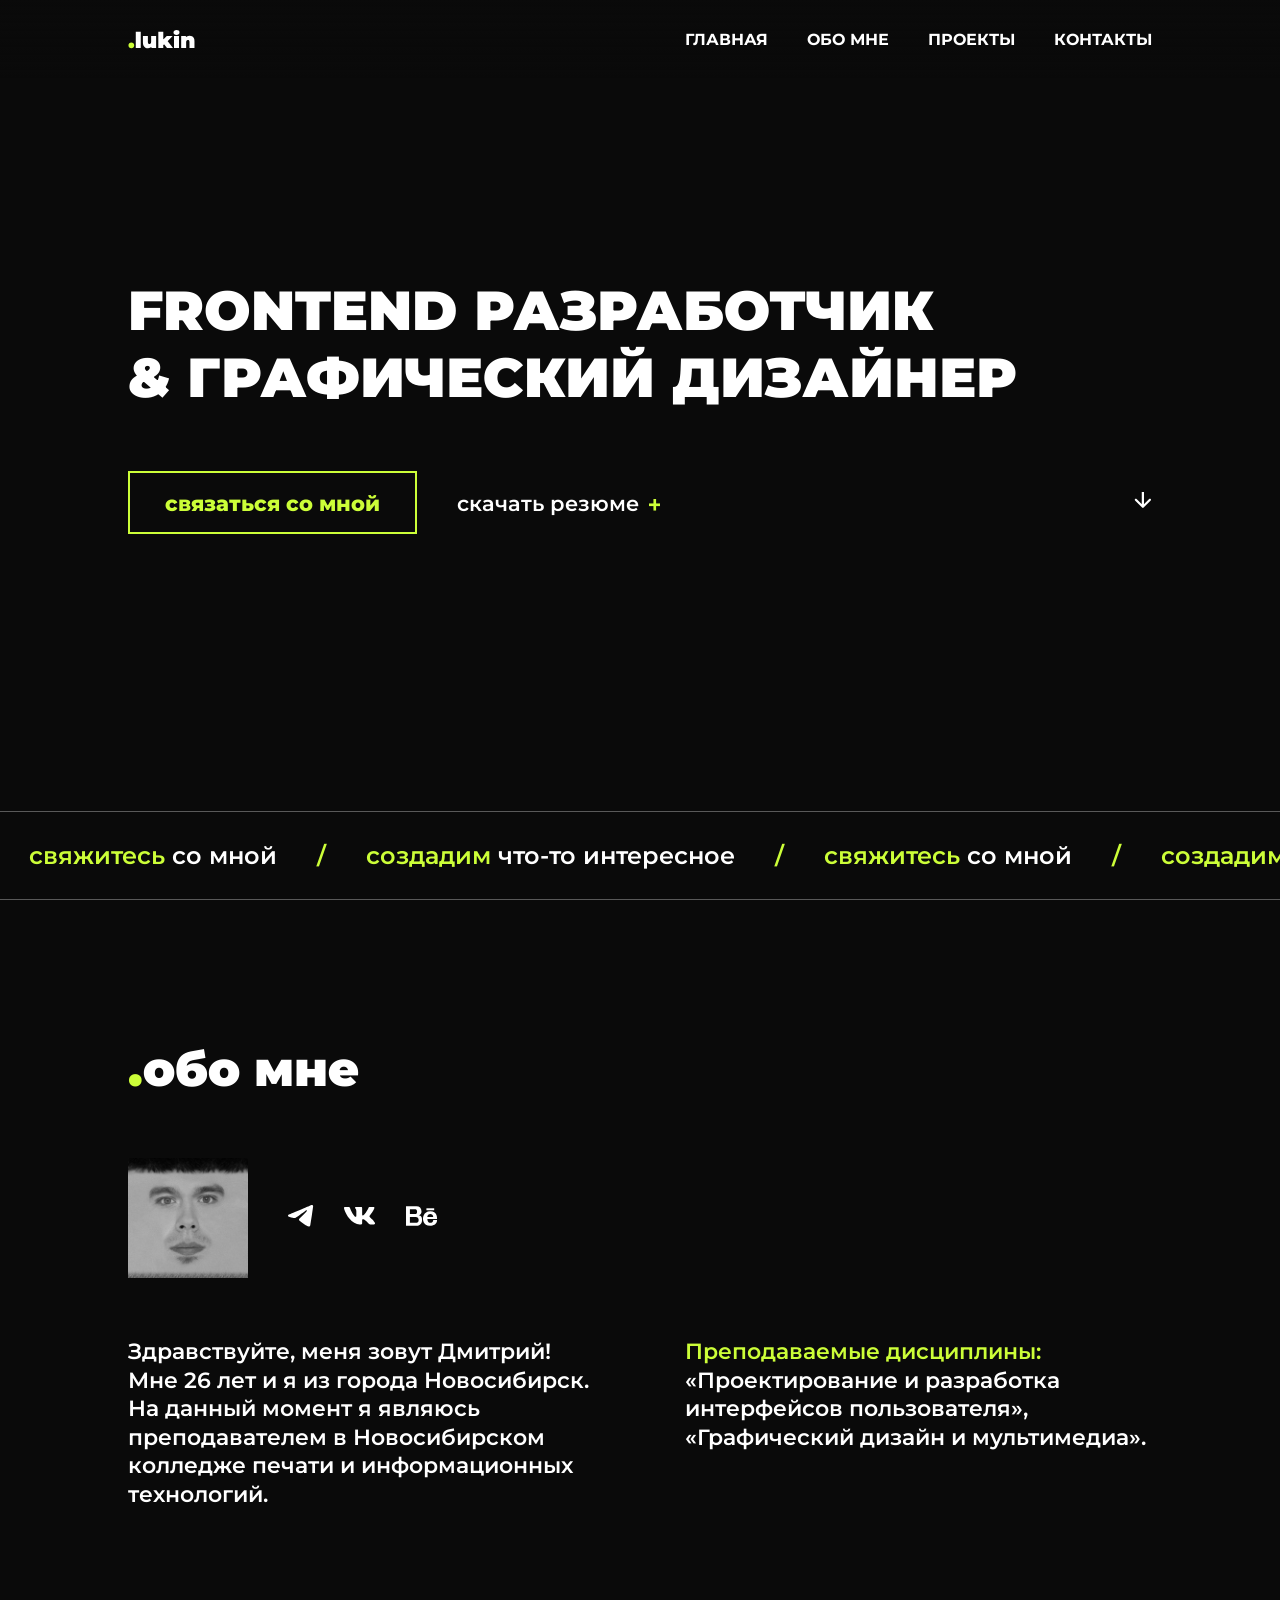
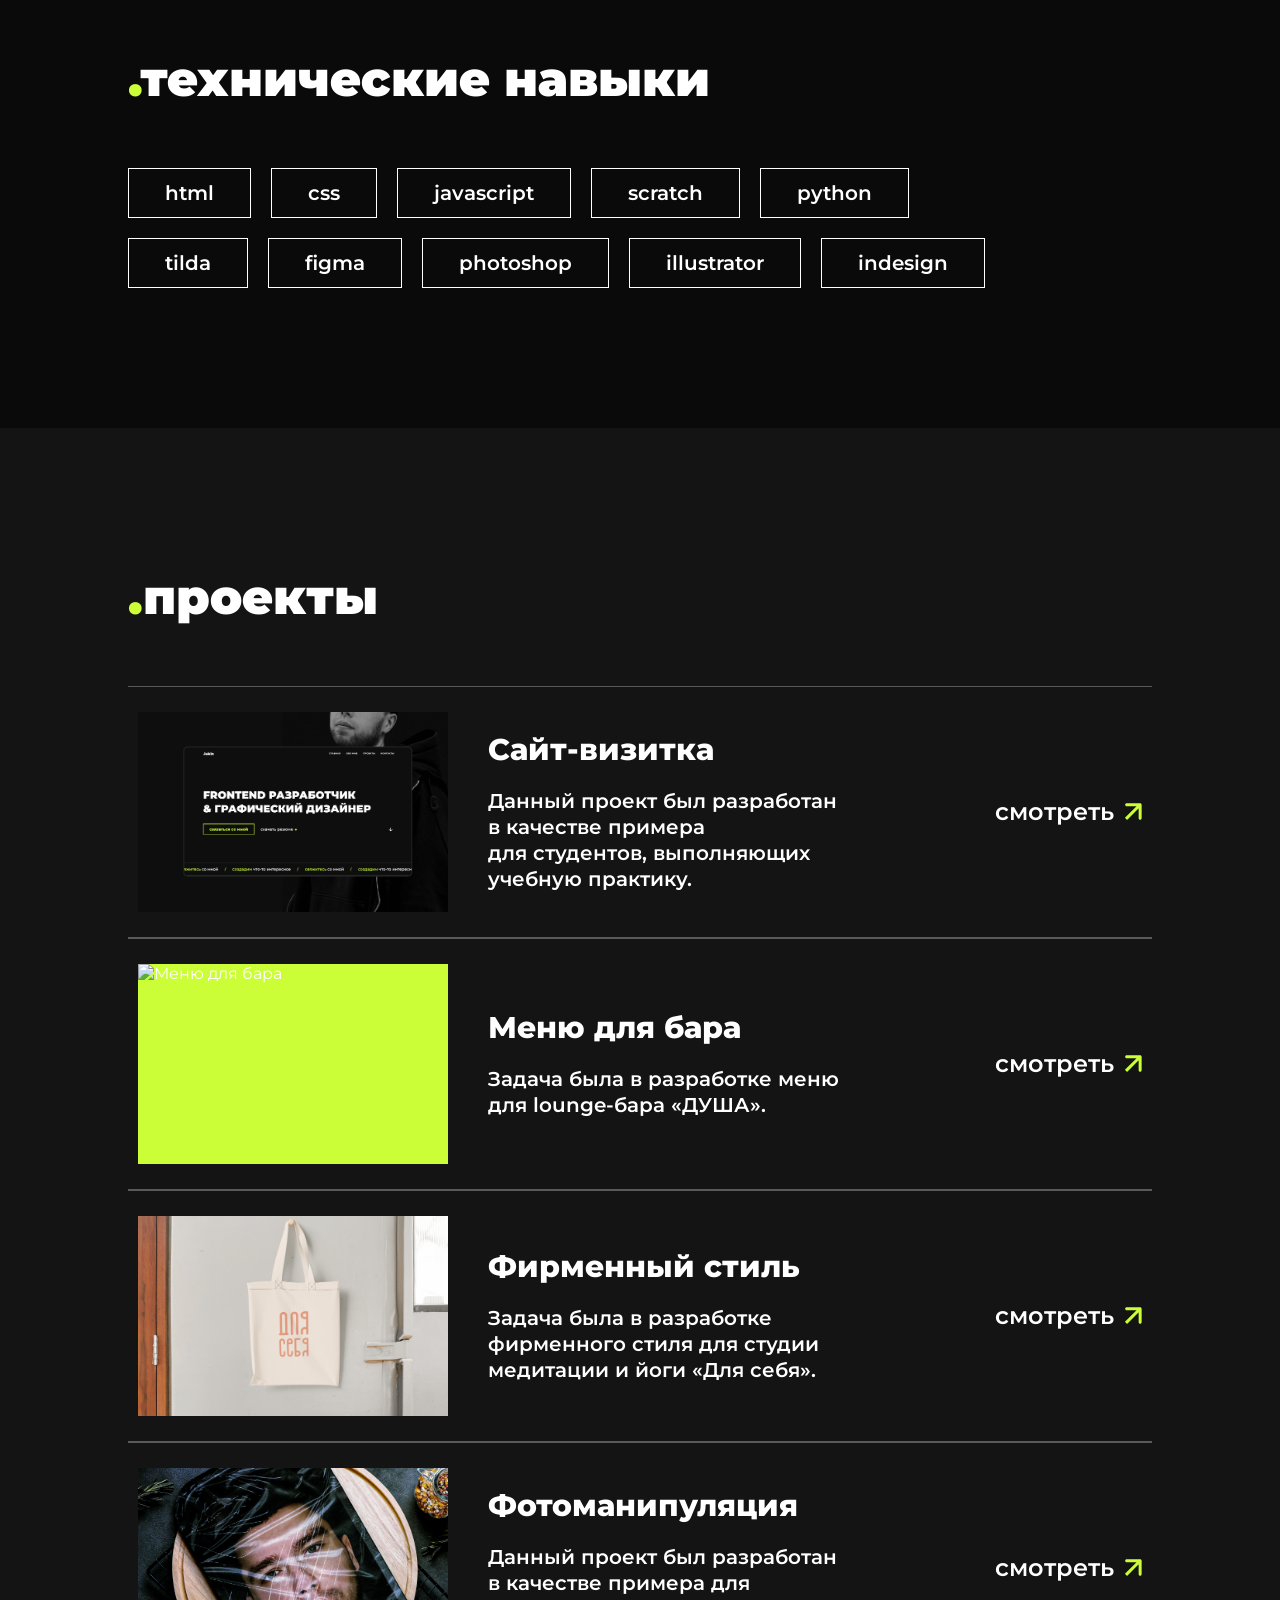
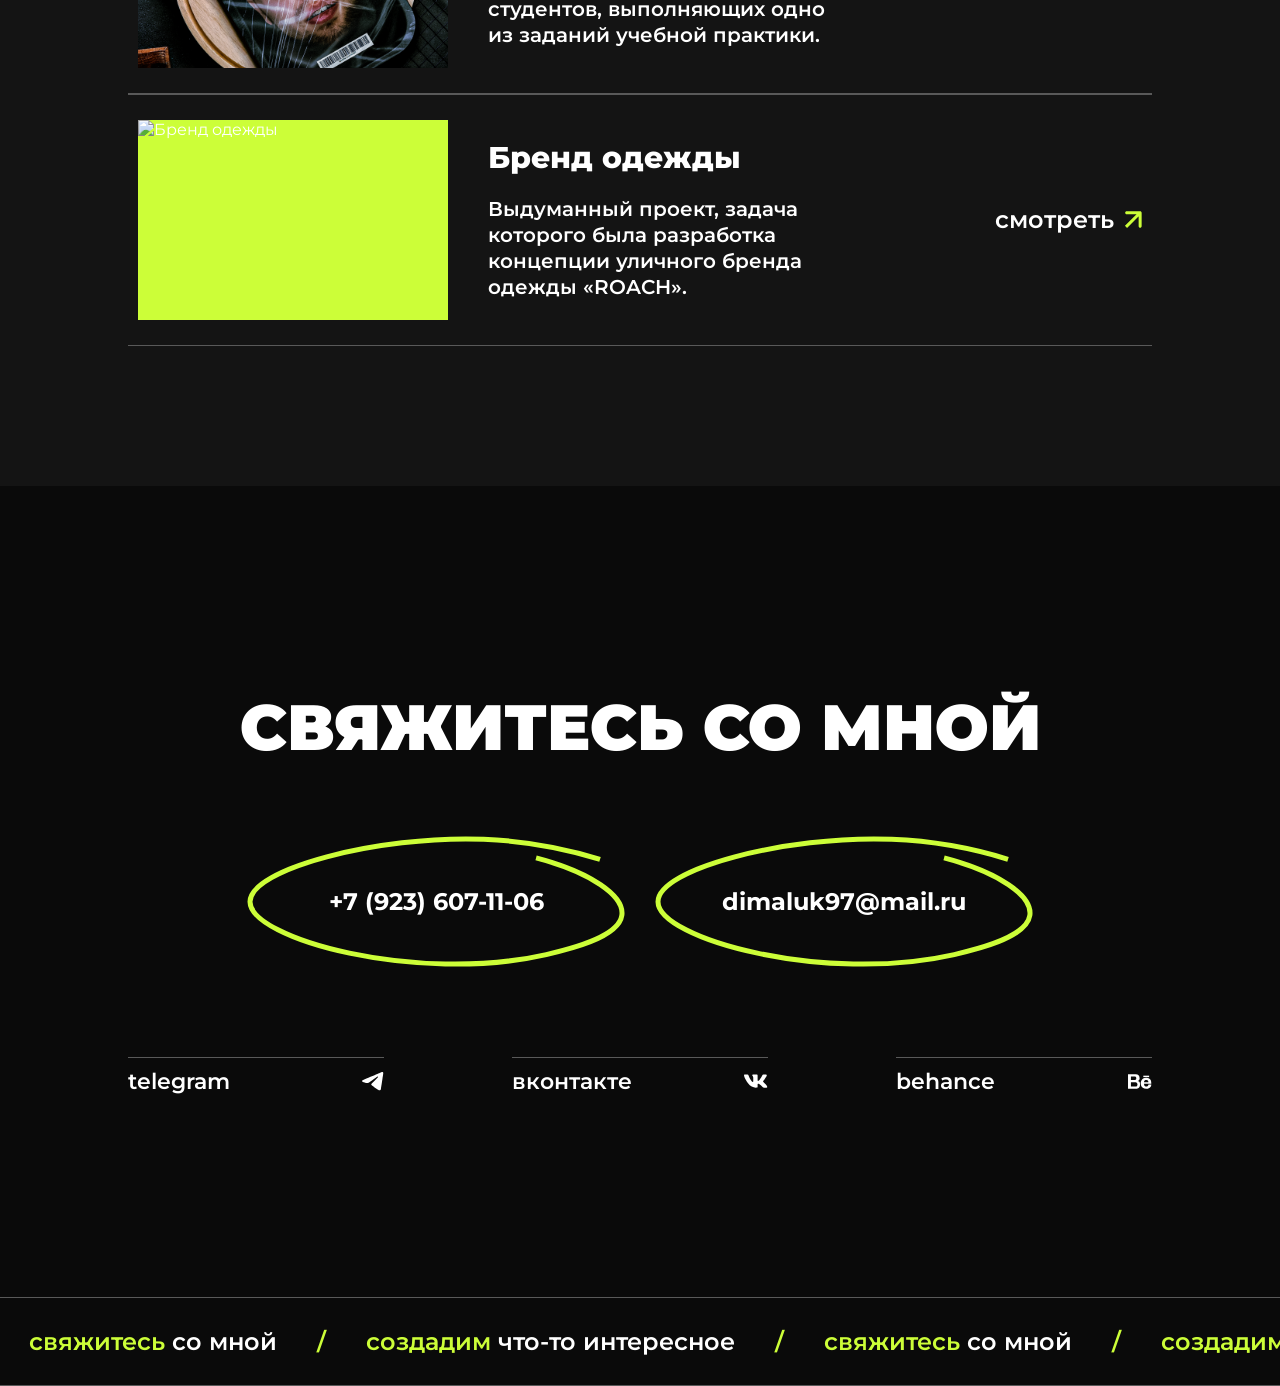
==== index.html @ 65691c20 "first commit" ====
<!DOCTYPE html>
<html lang="en" dir="ltr">
  <head>
    <meta charset="utf-8">
    <meta name="viewport" content="width=device-width, initial-scale=1">
    <title>Лукин | Портфолио</title>
    <link rel="icon" href="./img/icon/logo.svg">

    <link rel="preconnect" href="https://fonts.googleapis.com">
    <link rel="preconnect" href="https://fonts.gstatic.com" crossorigin>
    <link href="https://fonts.googleapis.com/css2?family=Montserrat:wght@500;600;700;800;900&display=swap" rel="stylesheet">
    <link rel="stylesheet" href="./css/style.css">

    <script src="https://cdn.jsdelivr.net/npm/baffle@0.3.6/dist/baffle.min.js"></script>
    <script src="https://ajax.googleapis.com/ajax/libs/jquery/3.7.0/jquery.min.js"></script>
  </head>
  <body>
    <header>
      <div class="logo">
        <a href="#"><img src="./img/logo.svg" alt="Лукин" loading="lazy"></a>
      </div>
      <div class="navbar_burger">
        <span></span>
        <span></span>
        <span></span>
      </div>
      <ul class="navbar">
        <a class="nav__link" href="#"><li>Главная</li></a>
        <a class="nav__link" href="#about_me"><li>Обо мне</li></a>
        <a class="nav__link" href="#works"><li>Проекты</li></a>
        <a class="nav__link" href="#contact"><li>Контакты</li></a>
      </ul>
    </header>

    <section class="main_page">
      <div class="empty"></div>
      <section class="main_text">
        <div class="main_text__home">
          <p class="main_text__home--js">frontend разработчик &&nbsp;графический дизайнер</p>
        </div>
        <div class="main_text__contact">
          <a href="mailto:dimaluk97@mail.ru">
            <div class="button">
              <div class="button-container">
                <span class="mask">связаться со мной</span>
                <button type="button" name="hover">связаться со мной</button>
              </div>
            </div>
          </a>
          <div class="resume_container">
            <a class="resume" href="./cv/cv_lukin.pdf" target="_blank">
              <p class="resume__text">скачать резюме</p>
              <div class="resume__download">
                <svg viewBox="0 0 13 13" fill="none" xmlns="http://www.w3.org/2000/svg">
                <path d="M0 6.5H13" stroke="#CCFE38" stroke-width="3"/>
                <path d="M6.5 0L6.5 13" stroke="#CCFE38" stroke-width="3"/>
                </svg>
              </div>
            </a>
          </div>
          <div class="scroll">
            <a class="scroll_arrow" href="#about_me">
              <svg class="scroll_img" viewBox="0 0 24 22" fill="none" xmlns="http://www.w3.org/2000/svg">
              <path d="M10.9393 21.0607C11.5251 21.6464 12.4749 21.6464 13.0607 21.0607L22.6066 11.5147C23.1924 10.9289 23.1924 9.97919 22.6066 9.3934C22.0208 8.80761 21.0711 8.80761 20.4853 9.3934L12 17.8787L3.51472 9.3934C2.92893 8.80761 1.97919 8.80761 1.3934 9.3934C0.807611 9.97919 0.807611 10.9289 1.3934 11.5147L10.9393 21.0607ZM10.5 0V20H13.5V0H10.5Z" fill="white"/>
              </svg>
            </a>
          </div>
        </div>
      </section>
      <div class="marquee">
        <div class="marquee__inner">
          <div class="marquee__part scroll-content">
            <span><font color="#CCFE38">свяжитесь</font> со мной</span>
            <span><font color="#CCFE38">/</font></span>
            <span><font color="#CCFE38">создадим</font> что-то интересное</span>
            <span><font color="#CCFE38">/</font></span>
          </div>
          <div class="marquee__part scroll-content">
            <span><font color="#CCFE38">свяжитесь</font> со мной</span>
            <span><font color="#CCFE38">/</font></span>
            <span><font color="#CCFE38">создадим</font> что-то интересное</span>
            <span><font color="#CCFE38">/</font></span>
          </div>
          <div class="marquee__part scroll-content">
            <span><font color="#CCFE38">свяжитесь</font> со мной</span>
            <span><font color="#CCFE38">/</font></span>
            <span><font color="#CCFE38">создадим</font> что-то интересное</span>
            <span><font color="#CCFE38">/</font></span>
          </div>
          <div class="marquee__part scroll-content">
            <span><font color="#CCFE38">свяжитесь</font> со мной</span>
            <span><font color="#CCFE38">/</font></span>
            <span><font color="#CCFE38">создадим</font> что-то интересное</span>
            <span><font color="#CCFE38">/</font></span>
          </div>
          <div class="marquee__part scroll-content">
            <span><font color="#CCFE38">свяжитесь</font> со мной</span>
            <span><font color="#CCFE38">/</font></span>
            <span><font color="#CCFE38">создадим</font> что-то интересное</span>
            <span><font color="#CCFE38">/</font></span>
          </div>
          <div class="marquee__part scroll-content">
            <span><font color="#CCFE38">свяжитесь</font> со мной</span>
            <span><font color="#CCFE38">/</font></span>
            <span><font color="#CCFE38">создадим</font> что-то интересное</span>
            <span><font color="#CCFE38">/</font></span>
          </div>
        </div>
      </div>
    </section>

    <main>
      <section id="about_me" class="about_skills">
        <section class="about_me">
          <div class="title">
            <h1><font color="#CCFE38">.</font>обо мне</h1>
          </div>
          <div class="about_content">
            <div class="img-socials">
              <div class="photo_me">
                <img class="photo_me__img" src="./img/me.png" alt="lukin" loading="lazy">
              </div>
              <div class="socials">
                <a class="socials_link" href="https://t.me/dmluk97" target="_blank">
                  <svg width="26" viewbox="0 0 29 25" fill="currentColor" xmlns="http://www.w3.org/2000/svg">
                  <path d="M1.71766 10.4583C1.71766 10.4583 14.1088 5.18672 18.4063 3.33046C20.0537 2.58801 25.6404 0.211985 25.6404 0.211985C25.6404 0.211985 28.219 -0.827437 28.0041 1.69698C27.9324 2.7365 27.3594 6.37463 26.7865 10.3098C25.9269 15.8785 24.9958 21.9669 24.9958 21.9669C24.9958 21.9669 24.8526 23.6747 23.635 23.9716C22.4173 24.2686 20.4118 22.9322 20.0537 22.6351C19.7671 22.4124 14.6818 19.0712 12.8195 17.4377C12.3182 16.9922 11.7452 16.1013 12.8911 15.0618C15.4697 12.6116 18.5495 9.5674 20.4118 7.63694C21.2713 6.7459 22.1308 4.66696 18.5495 7.19137C13.4642 10.8296 8.45043 14.2451 8.45043 14.2451C8.45043 14.2451 7.30439 14.9875 5.15567 14.3192C3.00684 13.6511 0.499958 12.7601 0.499958 12.7601C0.499958 12.7601 -1.21894 11.6463 1.71766 10.4583Z"/>
                  </svg></a>
                <a class="socials_link" href="https://vk.com/dima_lukin" target="_blank">
                  <svg width="32" viewBox="0 0 33 19" fill="currentColor" xmlns="http://www.w3.org/2000/svg">
                    <path fill-rule="evenodd" clip-rule="evenodd" d="M31.2826 1.22604C31.505 0.523463 31.2826 0.00720215 30.2239 0.00720215H26.7231C25.8329 0.00720215 25.4226 0.453175 25.2 0.944954C25.2 0.944954 23.4197 5.055 20.8977 7.72475C20.0818 8.49756 19.7108 8.74344 19.2658 8.74344C19.0433 8.74344 18.7211 8.49755 18.7211 7.79503V1.22605C18.7211 0.382948 18.4628 0.00720215 17.721 0.00720215H12.2197C11.6634 0.00720215 11.3289 0.398504 11.3289 0.769353C11.3289 1.56859 12.5898 1.75291 12.7198 4.00116V8.88402C12.7198 9.95457 12.5157 10.1487 12.0706 10.1487C10.8838 10.1487 7.99694 6.02025 6.28475 1.29627C5.94921 0.378097 5.61266 0.00720215 4.71795 0.00720215H1.21713C0.216903 0.00720215 0.0168457 0.453175 0.0168457 0.944954C0.0168457 1.82319 1.2037 6.17913 5.54303 11.9402C8.4359 15.8745 12.5118 18.0072 16.2206 18.0072C18.4459 18.0072 18.7212 17.5335 18.7212 16.7176V13.744C18.7212 12.7967 18.932 12.6076 19.6367 12.6076C20.1559 12.6076 21.046 12.8535 23.123 14.7504C25.4967 16.9986 25.888 18.0072 27.2232 18.0072H30.724C31.7242 18.0072 32.2243 17.5335 31.9358 16.5987C31.6201 15.6671 30.4868 14.3153 28.983 12.713C28.1671 11.7997 26.9432 10.8161 26.5722 10.3242C26.053 9.69197 26.2014 9.41088 26.5722 8.84888C26.5722 8.84888 30.8375 3.15807 31.2826 1.22604Z"/>
                  </svg>
                </a>
                <a class="socials_link" href="https://www.behance.net/dmitrylukin" target="_blank">
                  <svg width="32" viewBox="0 0 35 22" fill="currentColor" xmlns="http://www.w3.org/2000/svg">
                  <path d="M13.7379 10.2335C13.7379 10.2335 16.954 9.98913 16.954 6.14079C16.954 2.29563 14.7727 0.400143 11.4386 0.400143L0.0168457 0.38208V21.6319H11.7043C11.7043 21.6319 17.548 21.8168 17.548 15.257C17.548 15.257 17.9772 10.2335 13.7379 10.2335ZM4.26681 3.56956H10.1105C10.1105 3.56956 12.1101 3.60249 12.1101 6.19497C12.1101 8.88201 10.1105 8.88201 10.1105 8.88201H4.26681V3.56956ZM10.6418 18.4444H4.26681V12.0695H10.6418C10.6418 12.0695 13.8292 12.1024 13.8292 15.257C13.8292 18.4115 11.1008 18.4444 10.6418 18.4444Z"/>
                  <path d="M26.5794 5.69501C18.5969 5.69501 18.6107 13.6637 18.6107 13.6637C18.6107 13.6637 18.0794 21.6324 26.5794 21.6324C26.5794 21.6324 34.0168 21.6324 34.0168 15.2574H29.7668C29.7668 15.2574 29.7668 18.4449 26.5794 18.4449C26.5794 18.4449 23.3919 18.4449 23.3919 14.1949C23.3919 14.1949 31.8918 14.1949 34.0168 14.1949C34.0168 12.07 34.0168 5.69501 26.5794 5.69501ZM23.3919 12.07C23.3919 12.07 23.3218 8.88249 26.5794 8.88249C29.8359 8.88249 29.7668 12.07 29.7668 12.07H23.3919Z"/>
                  <path d="M30.8296 2.50726H22.3297V4.63224H30.8296V2.50726Z"/>
                  </svg>
                </a>
              </div>
            </div>
            <div class="about_text">
              <p class="about_text__description">Здравствуйте, меня зовут Дмитрий! <br> Мне 26 лет и я из&nbsp;города Новосибирск.
                На&nbsp;данный момент я являюсь преподавателем в&nbsp;Новосибирском колледже печати
                и информационных технологий.</p>
              <p class="about_text__description"><font color="#CCFE38">Преподаваемые дисциплины:</font><br>«Проектирование и разработка интерфейсов
                пользователя», «Графический дизайн и мультимедиа».</p>
            </div>
          </div>
        </section>

        <section class="skills">
          <div class="title">
            <h1><font color="#CCFE38">.</font>технические навыки</h1>
          </div>
          <ul class="skills_colums">
            <li class="skills_desciption">html</li>
            <li class="skills_desciption">css</li>
            <li class="skills_desciption">javascript</li>
            <li class="skills_desciption">scratch</li>
            <li class="skills_desciption">python</li>
            <li class="skills_desciption">tilda</li>
            <li class="skills_desciption">figma</li>
            <li class="skills_desciption">photoshop</li>
            <li class="skills_desciption">illustrator</li>
            <li class="skills_desciption">indesign</li>
          </ul>
        </section>
      </section>

      <section class="works">
        <div id="works" class="works_wrapper">
          <div class="title">
            <h1><font color="#CCFE38">.</font>проекты</h1>
          </div>
          <div class="work_card_container">

            <article class="work_card">
              <div class="work_info">
                <div class="work_img">
                  <img class="work_img__card" src="./img/works/site.jpg" alt="Сайт-визитка">
                </div>
                <div class="work_card__text">
                  <h2>Сайт-визитка</h2>
                  <div class="work_card__description">
                    <p>Данный проект был разработан в&nbsp;качестве примера
                      для&nbsp;студентов, выполняющих учебную практику.</p>
                  </div>
                </div>
              </div>
              <div class="work_container">
                <a class="work_link" href="https://www.behance.net/gallery/176804107/Landing-page-Portfolio" target="_blank">
                  <p class="work_link__text">смотреть</p>
                  <svg class="work_link__svg" viewBox="0 0 18 18" fill="none" xmlns="http://www.w3.org/2000/svg">
                  <path d="M17.6421 2.22182C17.6421 1.39339 16.9706 0.721817 16.1421 0.721817H2.64214C1.81371 0.721817 1.14214 1.39339 1.14214 2.22182C1.14214 3.05024 1.81371 3.72182 2.64214 3.72182H14.6421V15.7218C14.6421 16.5502 15.3137 17.2218 16.1421 17.2218C16.9706 17.2218 17.6421 16.5502 17.6421 15.7218V2.22182ZM3.06066 17.4246L17.2028 3.28248L15.0815 1.16116L0.93934 15.3033L3.06066 17.4246Z" fill="#CCFE38"/>
                  </svg>
                </a>
              </div>
            </article>

            <article class="work_card">
              <div class="work_info">
                <div class="work_img">
                  <img class="work_img__card"  src="./img/works/menu.jpg" alt="Меню для бара">
                </div>
                <div class="work_card__text">
                  <h2>Меню для бара</h2>
                  <div class="work_card__description">
                    <p>Задача была в&nbsp;разработке меню для lounge-бара «ДУША».</p>
                  </div>
                </div>
              </div>
              <div class="work_container">
                <a class="work_link" href="https://www.behance.net/gallery/158352377/menju-dusha" target="_blank">
                  <p class="work_link__text">смотреть</p>
                  <svg class="work_link__svg" viewBox="0 0 18 18" fill="none" xmlns="http://www.w3.org/2000/svg">
                  <path d="M17.6421 2.22182C17.6421 1.39339 16.9706 0.721817 16.1421 0.721817H2.64214C1.81371 0.721817 1.14214 1.39339 1.14214 2.22182C1.14214 3.05024 1.81371 3.72182 2.64214 3.72182H14.6421V15.7218C14.6421 16.5502 15.3137 17.2218 16.1421 17.2218C16.9706 17.2218 17.6421 16.5502 17.6421 15.7218V2.22182ZM3.06066 17.4246L17.2028 3.28248L15.0815 1.16116L0.93934 15.3033L3.06066 17.4246Z" fill="#CCFE38"/>
                  </svg>
                </a>
              </div>
            </article>

            <article class="work_card">
              <div class="work_info">
                <div class="work_img">
                  <img class="work_img__card" src="./img/works/identity.jpg" alt="Фирменный стиль">
                </div>
                <div class="work_card__text">
                  <h2>Фирменный стиль</h2>
                  <div class="work_card__description">
                    <p>Задача была в&nbsp;разработке фирменного стиля для студии
                      медитации и йоги «Для себя».</p>
                  </div>
                </div>
              </div>
              <div class="work_container">
                <a class="work_link" href="https://www.behance.net/gallery/152922597/firmennyj-stil-dlja-sebja" target="_blank">
                  <p class="work_link__text">смотреть</p>
                  <svg class="work_link__svg" viewBox="0 0 18 18" fill="none" xmlns="http://www.w3.org/2000/svg">
                  <path d="M17.6421 2.22182C17.6421 1.39339 16.9706 0.721817 16.1421 0.721817H2.64214C1.81371 0.721817 1.14214 1.39339 1.14214 2.22182C1.14214 3.05024 1.81371 3.72182 2.64214 3.72182H14.6421V15.7218C14.6421 16.5502 15.3137 17.2218 16.1421 17.2218C16.9706 17.2218 17.6421 16.5502 17.6421 15.7218V2.22182ZM3.06066 17.4246L17.2028 3.28248L15.0815 1.16116L0.93934 15.3033L3.06066 17.4246Z" fill="#CCFE38"/>
                  </svg>
                </a>
              </div>
            </article>

            <article class="work_card">
              <div class="work_info">
                <div class="work_img">
                  <img class="work_img__card" src="./img/works/manipulation.jpg" alt="Фотоманипуляция">
                </div>
                <div class="work_card__text">
                  <h2>Фотоманипуляция</h2>
                  <div class="work_card__description">
                    <p>Данный проект был разработан в&nbsp;качестве примера для
                      студентов, выполняющих одно из&nbsp;заданий учебной практики.</p>
                  </div>
                </div>
              </div>
              <div class="work_container">
                <a class="work_link" href="https://www.behance.net/gallery/137858263/Photo-manipulation-EAT" target="_blank">
                  <p class="work_link__text">смотреть</p>
                  <svg class="work_link__svg" viewBox="0 0 18 18" fill="none" xmlns="http://www.w3.org/2000/svg">
                  <path d="M17.6421 2.22182C17.6421 1.39339 16.9706 0.721817 16.1421 0.721817H2.64214C1.81371 0.721817 1.14214 1.39339 1.14214 2.22182C1.14214 3.05024 1.81371 3.72182 2.64214 3.72182H14.6421V15.7218C14.6421 16.5502 15.3137 17.2218 16.1421 17.2218C16.9706 17.2218 17.6421 16.5502 17.6421 15.7218V2.22182ZM3.06066 17.4246L17.2028 3.28248L15.0815 1.16116L0.93934 15.3033L3.06066 17.4246Z" fill="#CCFE38"/>
                  </svg>
                </a>
              </div>
            </article>

            <article class="work_card">
              <div class="work_info">
                <div class="work_img">
                  <img class="work_img__card" src="./img/works/brand.jpg" alt="Бренд одежды">
                </div>
                <div class="work_card__text">
                  <h2>Бренд одежды</h2>
                  <div class="work_card__description">
                    <p>Выдуманный проект, задача которого была разработка концепции
                      уличного бренда одежды «ROACH».</p>
                  </div>
                </div>
              </div>
              <div class="work_container">
                <a class="work_link" href="https://www.behance.net/gallery/120857815/Brand-ROACH" target="_blank">
                  <p class="work_link__text">смотреть</p>
                  <svg class="work_link__svg" viewBox="0 0 18 18" fill="none" xmlns="http://www.w3.org/2000/svg">
                  <path d="M17.6421 2.22182C17.6421 1.39339 16.9706 0.721817 16.1421 0.721817H2.64214C1.81371 0.721817 1.14214 1.39339 1.14214 2.22182C1.14214 3.05024 1.81371 3.72182 2.64214 3.72182H14.6421V15.7218C14.6421 16.5502 15.3137 17.2218 16.1421 17.2218C16.9706 17.2218 17.6421 16.5502 17.6421 15.7218V2.22182ZM3.06066 17.4246L17.2028 3.28248L15.0815 1.16116L0.93934 15.3033L3.06066 17.4246Z" fill="#CCFE38"/>
                  </svg>
                </a>
              </div>
            </article>
          </div>
        </div>
      </section>
    </main>

    <footer id="contact">
      <div class="empty"></div>
      <div class="footer">
        <div class="contact_header">
          <h1>свяжитесь со мной</h1>
        </div>
        <div class="main_contact">
          <div class="main_contact_container">
            <img src="./img/svg_item/contact.svg">
            <!-- <svg viewBox="0 0 378 131" fill="none" xmlns="http://www.w3.org/2000/svg">
            <path d="M289.057 21.9168C343.425 36.0749 377.718 59.7686 374.831 79.4201C371.508 102.119 319.483 113.976 299.272 118.578C169.617 148.138 2.75512 102.927 3.00027 65.6558C3.21818 33.2558 129.686 -0.678279 236.651 3.32249C285.189 5.14668 325.039 14.5993 353.04 23.3263" stroke="#CCFE38" stroke-width="5" stroke-miterlimit="10"/>
            </svg> -->
            <a class="main_contact_container__text" href="tel:+79236071106">+7 (923) 607-11-06</a>
          </div>
          <div class="main_contact_container">
            <img src="./img/svg_item/contact.svg">
            <!-- <svg viewBox="0 0 378 131" fill="none" xmlns="http://www.w3.org/2000/svg">
            <path d="M289.057 21.9168C343.425 36.0749 377.718 59.7686 374.831 79.4201C371.508 102.119 319.483 113.976 299.272 118.578C169.617 148.138 2.75512 102.927 3.00027 65.6558C3.21818 33.2558 129.686 -0.678279 236.651 3.32249C285.189 5.14668 325.039 14.5993 353.04 23.3263" stroke="#CCFE38" stroke-width="5" stroke-miterlimit="10"/>
            </svg> -->
            <a class="main_contact_container__text" href="mailto:dimaluk97@mail.ru">dimaluk97@mail.ru</a>
          </div>
        </div>
        <div class="main_social_network">
          <div class="main_social_network_container">
            <a class="main_social_network__item" href="https://t.me/dmluk97" target="_blank">
              <p>telegram</p>
              <svg width="22" viewbox="0 0 29 25" fill="currentColor" xmlns="http://www.w3.org/2000/svg">
              <path d="M1.71766 10.4583C1.71766 10.4583 14.1088 5.18672 18.4063 3.33046C20.0537 2.58801 25.6404 0.211985 25.6404 0.211985C25.6404 0.211985 28.219 -0.827437 28.0041 1.69698C27.9324 2.7365 27.3594 6.37463 26.7865 10.3098C25.9269 15.8785 24.9958 21.9669 24.9958 21.9669C24.9958 21.9669 24.8526 23.6747 23.635 23.9716C22.4173 24.2686 20.4118 22.9322 20.0537 22.6351C19.7671 22.4124 14.6818 19.0712 12.8195 17.4377C12.3182 16.9922 11.7452 16.1013 12.8911 15.0618C15.4697 12.6116 18.5495 9.5674 20.4118 7.63694C21.2713 6.7459 22.1308 4.66696 18.5495 7.19137C13.4642 10.8296 8.45043 14.2451 8.45043 14.2451C8.45043 14.2451 7.30439 14.9875 5.15567 14.3192C3.00684 13.6511 0.499958 12.7601 0.499958 12.7601C0.499958 12.7601 -1.21894 11.6463 1.71766 10.4583Z"/>
              </svg>
            </a>
          </div>
          <div class="main_social_network_container">
            <a class="main_social_network__item" href="https://vk.com/dima_lukin" target="_blank">
              <p>вконтакте</p>
              <svg width="24" viewBox="0 0 33 19" fill="currentColor" xmlns="http://www.w3.org/2000/svg">
                <path fill-rule="evenodd" clip-rule="evenodd" d="M31.2826 1.22604C31.505 0.523463 31.2826 0.00720215 30.2239 0.00720215H26.7231C25.8329 0.00720215 25.4226 0.453175 25.2 0.944954C25.2 0.944954 23.4197 5.055 20.8977 7.72475C20.0818 8.49756 19.7108 8.74344 19.2658 8.74344C19.0433 8.74344 18.7211 8.49755 18.7211 7.79503V1.22605C18.7211 0.382948 18.4628 0.00720215 17.721 0.00720215H12.2197C11.6634 0.00720215 11.3289 0.398504 11.3289 0.769353C11.3289 1.56859 12.5898 1.75291 12.7198 4.00116V8.88402C12.7198 9.95457 12.5157 10.1487 12.0706 10.1487C10.8838 10.1487 7.99694 6.02025 6.28475 1.29627C5.94921 0.378097 5.61266 0.00720215 4.71795 0.00720215H1.21713C0.216903 0.00720215 0.0168457 0.453175 0.0168457 0.944954C0.0168457 1.82319 1.2037 6.17913 5.54303 11.9402C8.4359 15.8745 12.5118 18.0072 16.2206 18.0072C18.4459 18.0072 18.7212 17.5335 18.7212 16.7176V13.744C18.7212 12.7967 18.932 12.6076 19.6367 12.6076C20.1559 12.6076 21.046 12.8535 23.123 14.7504C25.4967 16.9986 25.888 18.0072 27.2232 18.0072H30.724C31.7242 18.0072 32.2243 17.5335 31.9358 16.5987C31.6201 15.6671 30.4868 14.3153 28.983 12.713C28.1671 11.7997 26.9432 10.8161 26.5722 10.3242C26.053 9.69197 26.2014 9.41088 26.5722 8.84888C26.5722 8.84888 30.8375 3.15807 31.2826 1.22604Z"/>
              </svg>
            </a>
          </div>
          <div class="main_social_network_container">
            <a class="main_social_network__item" href="https://www.behance.net/dmitrylukin" target="_blank">
              <p>behance</p>
              <svg width="24" viewBox="0 0 35 22" fill="currentColor" xmlns="http://www.w3.org/2000/svg">
              <path d="M13.7379 10.2335C13.7379 10.2335 16.954 9.98913 16.954 6.14079C16.954 2.29563 14.7727 0.400143 11.4386 0.400143L0.0168457 0.38208V21.6319H11.7043C11.7043 21.6319 17.548 21.8168 17.548 15.257C17.548 15.257 17.9772 10.2335 13.7379 10.2335ZM4.26681 3.56956H10.1105C10.1105 3.56956 12.1101 3.60249 12.1101 6.19497C12.1101 8.88201 10.1105 8.88201 10.1105 8.88201H4.26681V3.56956ZM10.6418 18.4444H4.26681V12.0695H10.6418C10.6418 12.0695 13.8292 12.1024 13.8292 15.257C13.8292 18.4115 11.1008 18.4444 10.6418 18.4444Z"/>
              <path d="M26.5794 5.69501C18.5969 5.69501 18.6107 13.6637 18.6107 13.6637C18.6107 13.6637 18.0794 21.6324 26.5794 21.6324C26.5794 21.6324 34.0168 21.6324 34.0168 15.2574H29.7668C29.7668 15.2574 29.7668 18.4449 26.5794 18.4449C26.5794 18.4449 23.3919 18.4449 23.3919 14.1949C23.3919 14.1949 31.8918 14.1949 34.0168 14.1949C34.0168 12.07 34.0168 5.69501 26.5794 5.69501ZM23.3919 12.07C23.3919 12.07 23.3218 8.88249 26.5794 8.88249C29.8359 8.88249 29.7668 12.07 29.7668 12.07H23.3919Z"/>
              <path d="M30.8296 2.50726H22.3297V4.63224H30.8296V2.50726Z"/>
              </svg>
            </a>
          </div>
        </div>
      </div>
      <div class="marquee">
        <div class="marquee__inner">
          <div class="marquee__part scroll-content">
            <span><font color="#CCFE38">свяжитесь</font> со мной</span>
            <span><font color="#CCFE38">/</font></span>
            <span><font color="#CCFE38">создадим</font> что-то интересное</span>
            <span><font color="#CCFE38">/</font></span>
          </div>
          <div class="marquee__part scroll-content">
            <span><font color="#CCFE38">свяжитесь</font> со мной</span>
            <span><font color="#CCFE38">/</font></span>
            <span><font color="#CCFE38">создадим</font> что-то интересное</span>
            <span><font color="#CCFE38">/</font></span>
          </div>
          <div class="marquee__part scroll-content">
            <span><font color="#CCFE38">свяжитесь</font> со мной</span>
            <span><font color="#CCFE38">/</font></span>
            <span><font color="#CCFE38">создадим</font> что-то интересное</span>
            <span><font color="#CCFE38">/</font></span>
          </div>
          <div class="marquee__part scroll-content">
            <span><font color="#CCFE38">свяжитесь</font> со мной</span>
            <span><font color="#CCFE38">/</font></span>
            <span><font color="#CCFE38">создадим</font> что-то интересное</span>
            <span><font color="#CCFE38">/</font></span>
          </div>
          <div class="marquee__part scroll-content">
            <span><font color="#CCFE38">свяжитесь</font> со мной</span>
            <span><font color="#CCFE38">/</font></span>
            <span><font color="#CCFE38">создадим</font> что-то интересное</span>
            <span><font color="#CCFE38">/</font></span>
          </div>
          <div class="marquee__part scroll-content">
            <span><font color="#CCFE38">свяжитесь</font> со мной</span>
            <span><font color="#CCFE38">/</font></span>
            <span><font color="#CCFE38">создадим</font> что-то интересное</span>
            <span><font color="#CCFE38">/</font></span>
          </div>
        </div>
      </div>
    </footer>

    <script src="js/script.js" type="text/javascript"></script>
    <script type="text/javascript">
      const text = baffle(".main_text__home--js");
      text.set({
          // characters: "",
          speed: 60
      });
      text.start();
      text.reveal(1000);
    </script>

  </body>
</html>
---- css/style.css ----
* {
  margin: 0;
  padding: 0;
  box-sizing: border-box;
  font-family: 'Montserrat', sans-serif;
  scroll-behavior: smooth;
}

:root {
  --green-color: #CCFE38;
  --bg-dark: #171717;
  --bg-light: #595959;
}

li {
  list-style-type: none;
}

a {
  text-decoration: none;
  color: white;
}

p {
  margin-block-start: 0em;
  margin-block-end: 0em;
}

img {
  display: block;
}

h1 {
  font-weight: 900;
  font-size: 48px;
}

h2 {
  font-weight: 800;
  font-size: 30px;
}

@media (max-width: 1080px) {
  h1 {
    font-size: 44px;
  }
  h2 {
    font-size: calc(30 / 1080 * 100vw);
  }
}

@media (max-width: 768px) {
  h1 {
    font-size: 40px;
  }
  h2 {
    font-size: calc(30 / 768 * 100vw);
  }
}

@media (max-width: 425px) {
  h1 {
    font-size: 36px;
  }
  h2 {
    font-size: calc(30 / 425 * 100vw);
  }
}

/* Сайт---------- */

body {
  background-color: #0A0A0A;
  color: white;
}

/* Навигация---------- */

header {
  z-index: 1;
  position: fixed;
  width: 100vw;
  background: linear-gradient(180deg, #0A0A0A 0%, rgba(0, 0, 0, 0) 100%);
  padding: 29px 10vw;
  align-items: center;
  justify-content: space-between;
  display: flex;
  opacity: 1;
  animation: opacity .5s linear;
}

.logo {
  z-index: 5;
}

@keyframes opacity {
  0% {opacity: 0;}
  100% {opacity: 1;}
}

.navbar li {
  font-weight: 700;
  font-size: 16px;
  display: inline;
  text-transform: uppercase;
}

.navbar {
	transition: all .2s;
}

.navbar.active {
  transform: translateX(0);
}

.navbar a {
  margin-right: 35px;
  background-image: linear-gradient(currentColor, currentColor);
  background-position: 0% 100%;
  background-repeat: no-repeat;
  background-size: 0% 2px;
  transition: background-size .3s;
}

.navbar a.active, .navbar a:hover {
  background-size: 100% 2px;
}

.nav__link:hover::before {
	opacity: 1;
	visibility: visible;
}

.nav__link:last-child {
  margin-right: 0;
}

@media (max-width: 1080px) {
  header {
    padding: 29px 5vw;
  }
}

@media (max-width: 768px) {
  .nav__link {
    margin-right: 0px;
  }
}

/* Бургер меню---------- */

.navbar_burger {
  display: none;
  width: 30px;
  height: 18px;
  cursor: pointer;
  position: relative;
  z-index: 1;
}

.navbar_burger span {
  position: absolute;
  top: calc(50% - 1px);
  left: 0;
  width: 100%;
  height: 2px;
  background-color: white;
	transition: all .2s;
}

.navbar_burger span:first-child  {
  top: 0;
}

.navbar_burger span:last-child  {
  top: auto;
  bottom: 0;
}

.navbar_burger.active span {
	transform: scale(0);
}

.navbar_burger.active span:first-child {
	transform: rotate(-45deg);
	top: calc(50% - 1px);
}

.navbar_burger.active span:last-child {
	transform: rotate(45deg);
	bottom: calc(50% - 1px);
}

@media (max-width: 768px) {
  .navbar_burger {
    display: block;
  }
  .navbar {
    position: absolute;
    top: 0;
    left: 0;
    background-color: #0A0A0A;
    width: 100vw;
    height: 100svh;
    display: flex;
    flex-direction: column;
    justify-content: center;
    align-items: flex-start;
    gap: 15px;
    padding-inline: 5vw;
    transform: translateX(-100%);
  }
  .navbar li {
    font-size: 30px;
  }
}

/* Главная страница---------- */

.main_page {
  min-height: 100svh;
  display: flex;
  flex-direction: column;
  justify-content: space-between;
}

.main_text {
  padding-inline: 10vw;
  display: flex;
  flex-direction: column;
  justify-content: center;
}

.main_text__home {
  font-weight: 900;
  font-size: calc(62 / 1440 * 100vw);
  text-transform: uppercase;
}

.main_text__contact {
  margin-top: 60px;
  display: flex;
}

@media (max-width: 1080px) {
  .main_text {
    padding-inline: 5vw;
  }
  .main_text__home {
    font-size: calc(64 / 1080 * 100vw);
  }
}

@media (max-width: 768px) {
  .main_text__home {
    font-size: calc(64 / 768 * 100vw);
  }
}

@media (max-width: 425px) {
  .main_text__home {
    font-size: calc(64 / 675 * 100vw);
  }
  .main_text__contact {
    display: flex;
    flex-direction: column;
  }
}

/* кнопка---------- */

.button-container {
  width: calc(325 / 1440 * 100vw);
  height: calc(70 / 1440 * 100vw);
  align-items: center;
  display: flex;
  justify-content: center;
  overflow: hidden;
  transition: 0.5s;
  border: 2.5px solid var(--green-color);
}

.button-container button {
  width: calc(325 / 1440 * 100vw);
  height: calc(70 / 1440 * 100vw);
  font-weight: 800;
  font-size: calc(24 / 1440 * 100vw);
  background: var(--green-color);
  -webkit-mask: url("https://i.ibb.co/gyzscd3/nature-sprite.png");
  -webkit-mask-size: 2300% 100%;
  border: none;
  color: black;
  cursor: pointer;
  animation: anim2 0.7s steps(22) forwards;
}

@media (max-width: 1080px) {
  .button-container {
    width: calc(325 / 1080 * 100vw);
    height: calc(70 / 1080 * 100vw);
  }
  .button-container button {
    width: calc(325 / 1080 * 100vw);
    height: calc(70 / 1080 * 100vw);
    font-size: calc(24 / 1080 * 100vw);
  }
}

@media (max-width: 768px) {
  .button-container {
    width: calc(325 / 768 * 100vw);
    height: calc(70 / 768 * 100vw);
  }
  .button-container button {
    width: calc(325 / 768 * 100vw);
    height: calc(70 / 768 * 100vw);
    font-size: calc(24 / 768 * 100vw);
  }
}

@media (max-width: 425px) {
  .button-container {
    width: calc(325 / 525 * 100vw);
    height: calc(70 / 525 * 100vw);
  }
  .button-container button {
    width: calc(325 / 525 * 100vw);
    height: calc(70 / 525 * 100vw);
    font-size: calc(24 / 525 * 100vw);
  }
}

.button-container button:hover, .button-container button:active {
  animation: anim1 0.7s steps(22) forwards;
}

.mask {
  position: absolute;
  color: var(--green-color);
  width: calc(325 / 1440 * 100vw);
  font-weight: 800;
  font-size: calc(24 / 1440 * 100vw);
  text-align: center;
  justify-content: center;
}

@media (max-width: 1080px) {
  .mask {
    width: calc(325 / 1080 * 100vw);
    font-size: calc(24 / 1080 * 100vw);
  }
}

@media (max-width: 768px) {
  .mask {
    width: calc(325 / 768 * 100vw);
    font-size: calc(24 / 768 * 100vw);
  }
}

@media (max-width: 425px) {
  .mask {
    width: calc(325 / 525 * 100vw);
    font-size: calc(24 / 525 * 100vw);
  }
}

@keyframes anim1 {
  from {
    -webkit-mask-position: 100% 0;
    mask-position: 100% 0;
  }
  to {
    -webkit-mask-position: 0 0;
    mask-position: 0 0;
  }
}

@keyframes anim2 {
  from {
    -webkit-mask-position: 0 0;
    mask-position: 0 0;
  }
  to {
    -webkit-mask-position: 100% 0;
    mask-position: 100% 0;
  }
}

/* ----------- */

.resume_container {
  display: flex;
  align-items: center;
}

.resume {
  display: flex;
  align-items: center;
  margin-left: 40px;
  font-weight: 600;
  font-size: calc(24 / 1440 * 100vw);
  gap: 10px;
  transition: 0.2s;
  text-decoration-color: transparent;
}

@media (max-width: 425px) {
  .resume_container {
    display: flex;
    flex-direction: column;
    flex-direction: row;
  }
  .resume {
    margin-top: 20px;
    margin-left: 0;
  }
}

.resume:hover, .resume:active {
  text-decoration-color: white;
  text-decoration: underline;
}

@media (max-width: 1080px) {
  .resume {
    font-size: calc(24 / 1080 * 100vw);
  }
}

@media (max-width: 768px) {
  .resume {
    font-size: calc(24 / 768 * 100vw);
  }
}

@media (max-width: 425px) {
  .resume {
    font-size: calc(24 / 525 * 100vw);
  }
}

.resume__download {
  width: calc(13 / 1440 * 100vw);
}

@media (max-width: 1080px) {
  .resume__download {
    width: calc(13 / 1080 * 100vw);
  }
}

@media (max-width: 768px) {
  .resume__download {
    width: calc(13 / 768 * 100vw);
  }
}

@media (max-width: 425px) {
  .resume__download {
    width: calc(13 / 525 * 100vw);
  }
}

.scroll {
  margin-left: auto;
  align-items: center;
  display: flex;
}

@media (max-width: 768px) {
  .scroll {
    display: none;
  }
}

.scroll_arrow {
  width: calc(20 / 1440 * 100vw);
}

.scroll_img {
  animation: arrow-move 2s ease-in-out infinite;
}

@keyframes arrow-move {
  0% {
    transform: translateY(0px);
  }
  8% {
    transform: translateY(-4px);
  }
  16% {
    transform: translateY(4px);
  }
  24% {
    transform: translateY(-4px);
  }
  32% {
    transform: translateY(0px);
  }
}

/* бегущая строка---------- */

.marquee {
  padding: 29px;
  border-top: 1px solid var(--bg-light);
  border-bottom: 1px solid var(--bg-light);
  font-weight: 600;
  font-size: 24px;
  overflow: hidden;
}

.marquee__inner {
  display: flex;
  width: fit-content;
  flex: auto;
  flex-direction: row;
}

.marquee__part {
  display: flex;
  align-items: center;
  flex-shrink: 0;
}

.marquee__part span {
  margin-right: 40px;
}

.scroll-content {
  animation: scroll 15s linear infinite;
}

@keyframes scroll {
  0% {
    transform: translateX(0);
  }
  100% {
    transform: translateX(-300%);
  }
}

@media (max-width: 768px) {
  .marquee__part span {
    font-size: calc(24 / 625 * 100vw);
  }
}

/* main---------- */
/* обо мне---------- */

.about_skills {
  min-height: 100vh;
  padding: 140px 10vw;
  display: flex;
  flex-direction: column;
  gap: 140px;
}

.img-socials {
  margin-top: 60px;
  display: flex;
  align-items: center;
}

.photo_me img {
  max-width: 120px;
  max-height: 120px;
  object-fit: cover;
  transition-duration: 0.5s;
  background: var(--green-color);
  filter: grayscale(100%);
  margin-right: 40px;
}

.photo_me img:hover, .photo_me img:active {
  transition-duration: 0.5s;
  filter: grayscale(0);
  border-radius: 60px;
}

.socials {
  display: flex;
  align-items: center;
}

.socials_link {
  transition: .2s;
  margin-right: 30px;
}

.socials_link:hover, .socials_link:active {
  color: var(--green-color);
}

.about_text {
  display: flex;
  margin-top: 60px;
  font-weight: 600;
  font-size: 22px;
  line-height: 130%;
  column-gap: 90px;
}

.about_text__description {
  width: 50%;
}

@media (max-width: 1080px) {
  .about_skills {
    padding-inline: 5vw;
  }
}

@media (max-width: 768px) {
  .about_text {
    margin-top: 60px;
    display: flex;
    flex-direction: column;
    row-gap: 30px;
  }
  .about_text__description {
    width: 100%;
  }
}

@media (max-width:360px) {
  .img-socials {
    display: flex;
    flex-direction: column;
    gap: 30px;
    align-items: flex-start
  }
}

/* навыки---------- */

.skills_colums {
  width: 70vw;
  margin-top: 60px;
  display: flex;
  flex-wrap: wrap;
  gap: 20px;
}

.skills_desciption {
  border: 1.5px solid white;
  padding: 12px 36px;
  cursor: cell;
  transition: .2s;
  font-weight: 600;
  font-size: 20px;
}

.skills_desciption:hover, .skills_desciption:active {
  border: 1.5px solid var(--green-color);
  background-color: var(--green-color);
  color: black;
}

@media (max-width: 768px) {
  .skills_colums {
    width: 90vw;
  }
}

/* проекты---------- */

.works {
  background: #141414;
  min-height: 100vh;
}

.works_wrapper {
  padding: 140px 10vw;
}

.work_card_container {
  margin-top: 60px;
  display: flex;
  flex-direction: column;
}

.work_card {
  display: flex;
  align-items: center;
  justify-content: space-between;
  border-top: 1px solid var(--bg-light);
  border-bottom: 1px solid var(--bg-light);
  padding: 25px 10px;
}

.work_info {
  display: flex;
  gap: 40px;
  align-items: center;
}

.work_img img {
  width: 310px;
  height: 200px;
  background: var(--green-color);
  /* aspect-ratio: auto 8 / 5; */
  object-fit: cover;
  transition: .5s;
}

.work_img__card:hover, .work_img__card:active {
  /* border: 2px solid var(--green-color); */
  transform: scale(1.05);
}

.work_card__description {
  margin-top: 20px;
  width: 75%;
  font-weight: 600;
  font-size: 20px;
  line-height: 130%;
}

.work_link {
  display: flex;
  font-weight: 600;
  font-size: 24px;
  gap: 10px;
}

.work_link:hover, .work_link:active {
  text-decoration-line: underline;
}

.work_link__svg {
  width: 18px;
}

@media (max-width: 1080px) {
  .works_wrapper {
    padding-inline: 5vw;
  }
  .work_card {
    display: flex;
    flex-direction: column;
    justify-content: space-between;
    gap: 40px;
    align-items: flex-start;
    padding: 50px 10px;
  }
  .work_info {
    gap: 40px;
    display: flex;
    flex-direction: column;
    justify-content: space-between;
    align-items: flex-start;
  }
  .work_card__description {
    width: 100%;
  }
}

@media (max-width: 425px) {
  .work_img img {
    width: calc(310 / 425 * 100vw);
    height: calc(200 / 425 * 100vw);
  }
}

/* footer---------- */

/* contact---------- */

footer {
  min-height: 100vh;
  display: flex;
  flex-direction: column;
  justify-content: space-between;
}

.footer {
  padding-inline: 10vw;
}

.footer .contact_header h1 {
  text-align: center;
  font-weight: 900;
  font-size: 64px;
  text-transform: uppercase;
}

.main_contact {
  margin-top: 70px;
  display: flex;
  justify-content: center;
  gap: 30px;
}

.main_contact_container {
  display: flex;
  justify-content: center;
  align-items: center;
}

.main_contact_container img {
  width: 378px;
}

.main_contact_container__text {
  font-weight: 700;
  font-size: 24px;
  position: absolute;
  transition: .5s;
}

.main_contact_container__text:hover, .main_contact_container__text:active {
  transform: scale(1.1);
}

.main_social_network {
  margin-top: 90px;
  display: flex;
  justify-content: space-between;
}

.main_social_network_container {
  display: flex;
}

.main_social_network__item {
  width: 20vw;
  border-top: 1px solid var(--bg-light);
  padding-top: 10px;
  font-weight: 600;
  font-size: 22px;
  display: flex;
  justify-content: space-between;
}

.main_social_network__item:hover, .main_social_network__item:active {
  border-top: 1px solid var(--green-color);
}

@media (max-width: 1080px) {
  .footer .contact_header h1 {
    font-size: calc(64 / 1080 * 100vw);
  }
  .main_contact_container img {
    width: calc(378 / 1080 * 100vw);
  }
  .main_contact_container__text {
    font-size: calc(24 / 1080 * 100vw);
  }
}

@media (max-width: 768px) {
  .footer {
    margin-top: 140px;
    margin-bottom: 70px;
    padding-inline: 5vw;
  }
  .footer .contact_header h1 {
    font-size: calc(64 / 768 * 100vw);
  }
  .main_social_network {
    display: flex;
    flex-direction: column;
    justify-content: space-between;
  }
  .main_social_network__item {
    width: 100vw;
    margin-bottom: 30px;
  }
}

@media (max-width: 425px) {
  .footer .contact_header h1 {
    font-size: calc(64 / 675 * 100vw);
  }
  .main_contact {
    display: flex;
    flex-direction: column;
    align-items: center;
  }
  .main_contact_container img {
    width: calc(378 / 575 * 100vw);
  }
  .main_contact_container__text {
    font-size: calc(24 / 575 * 100vw);
  }
}
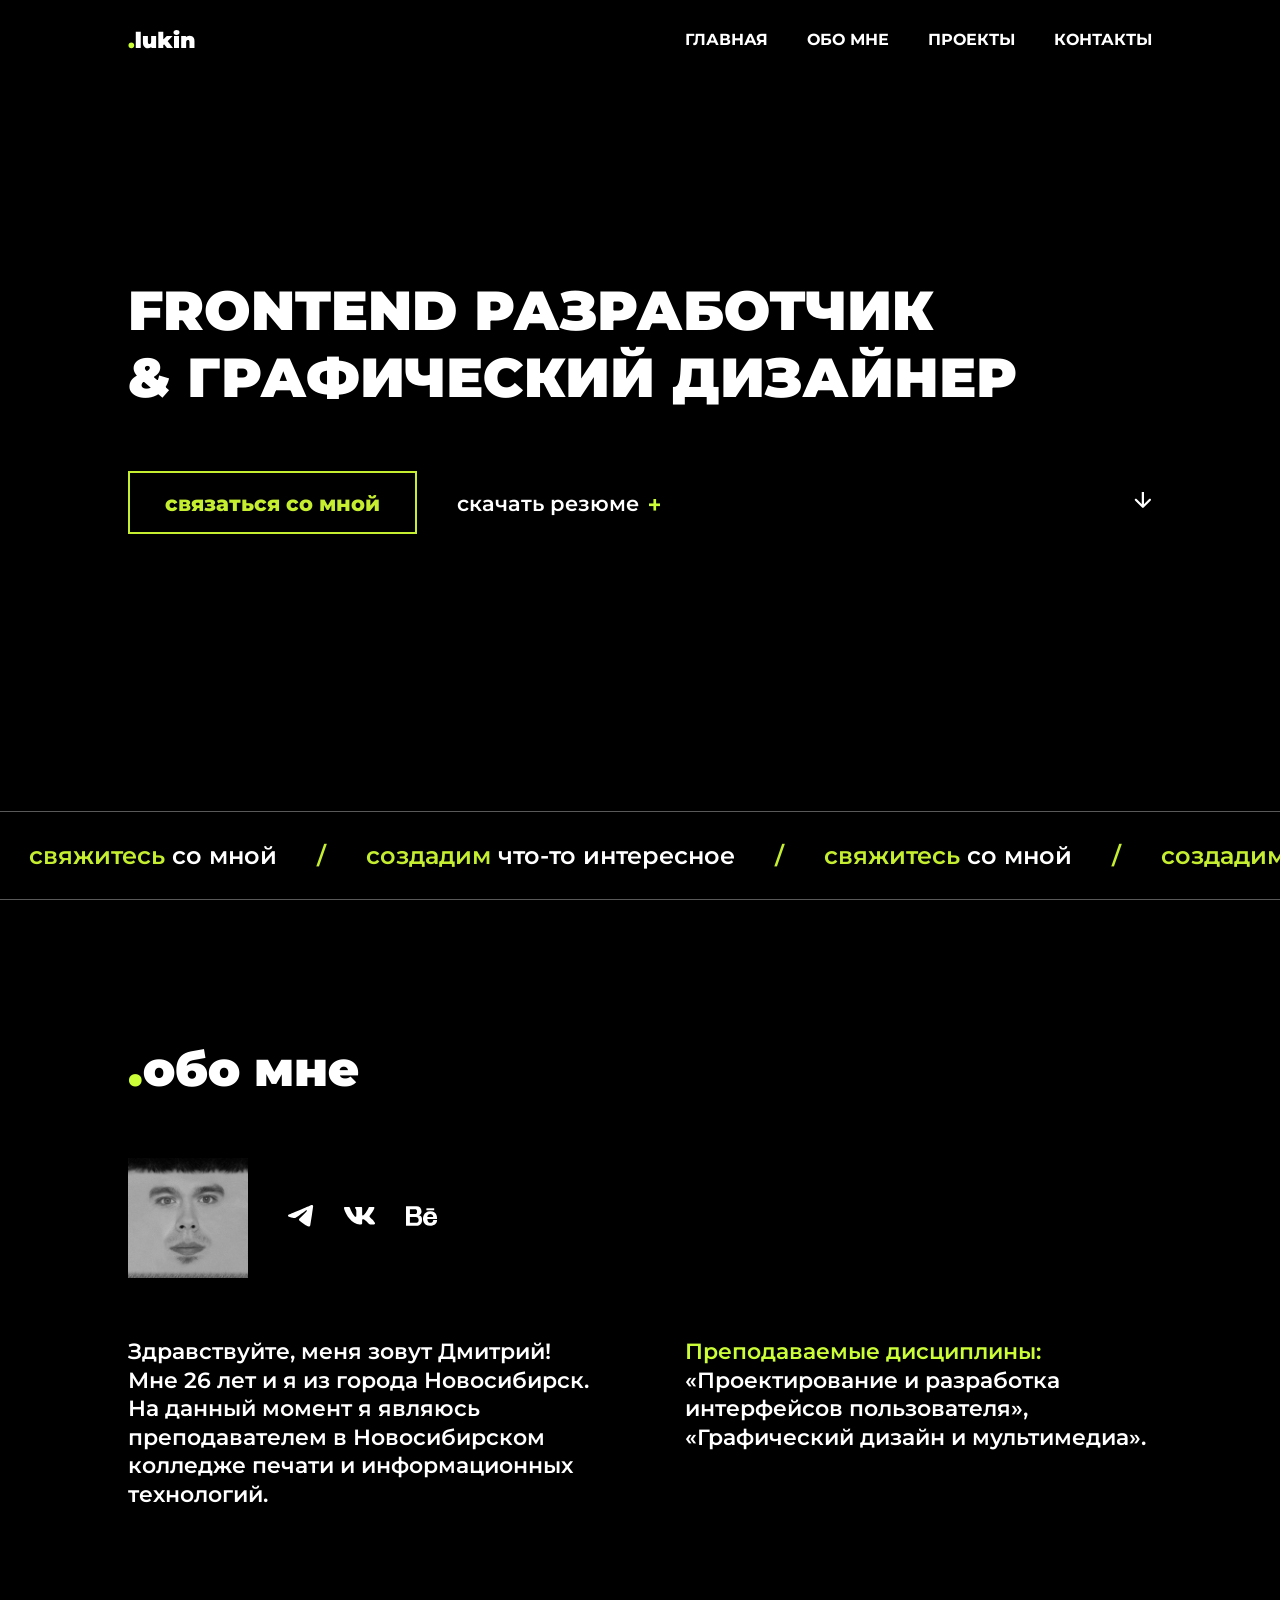
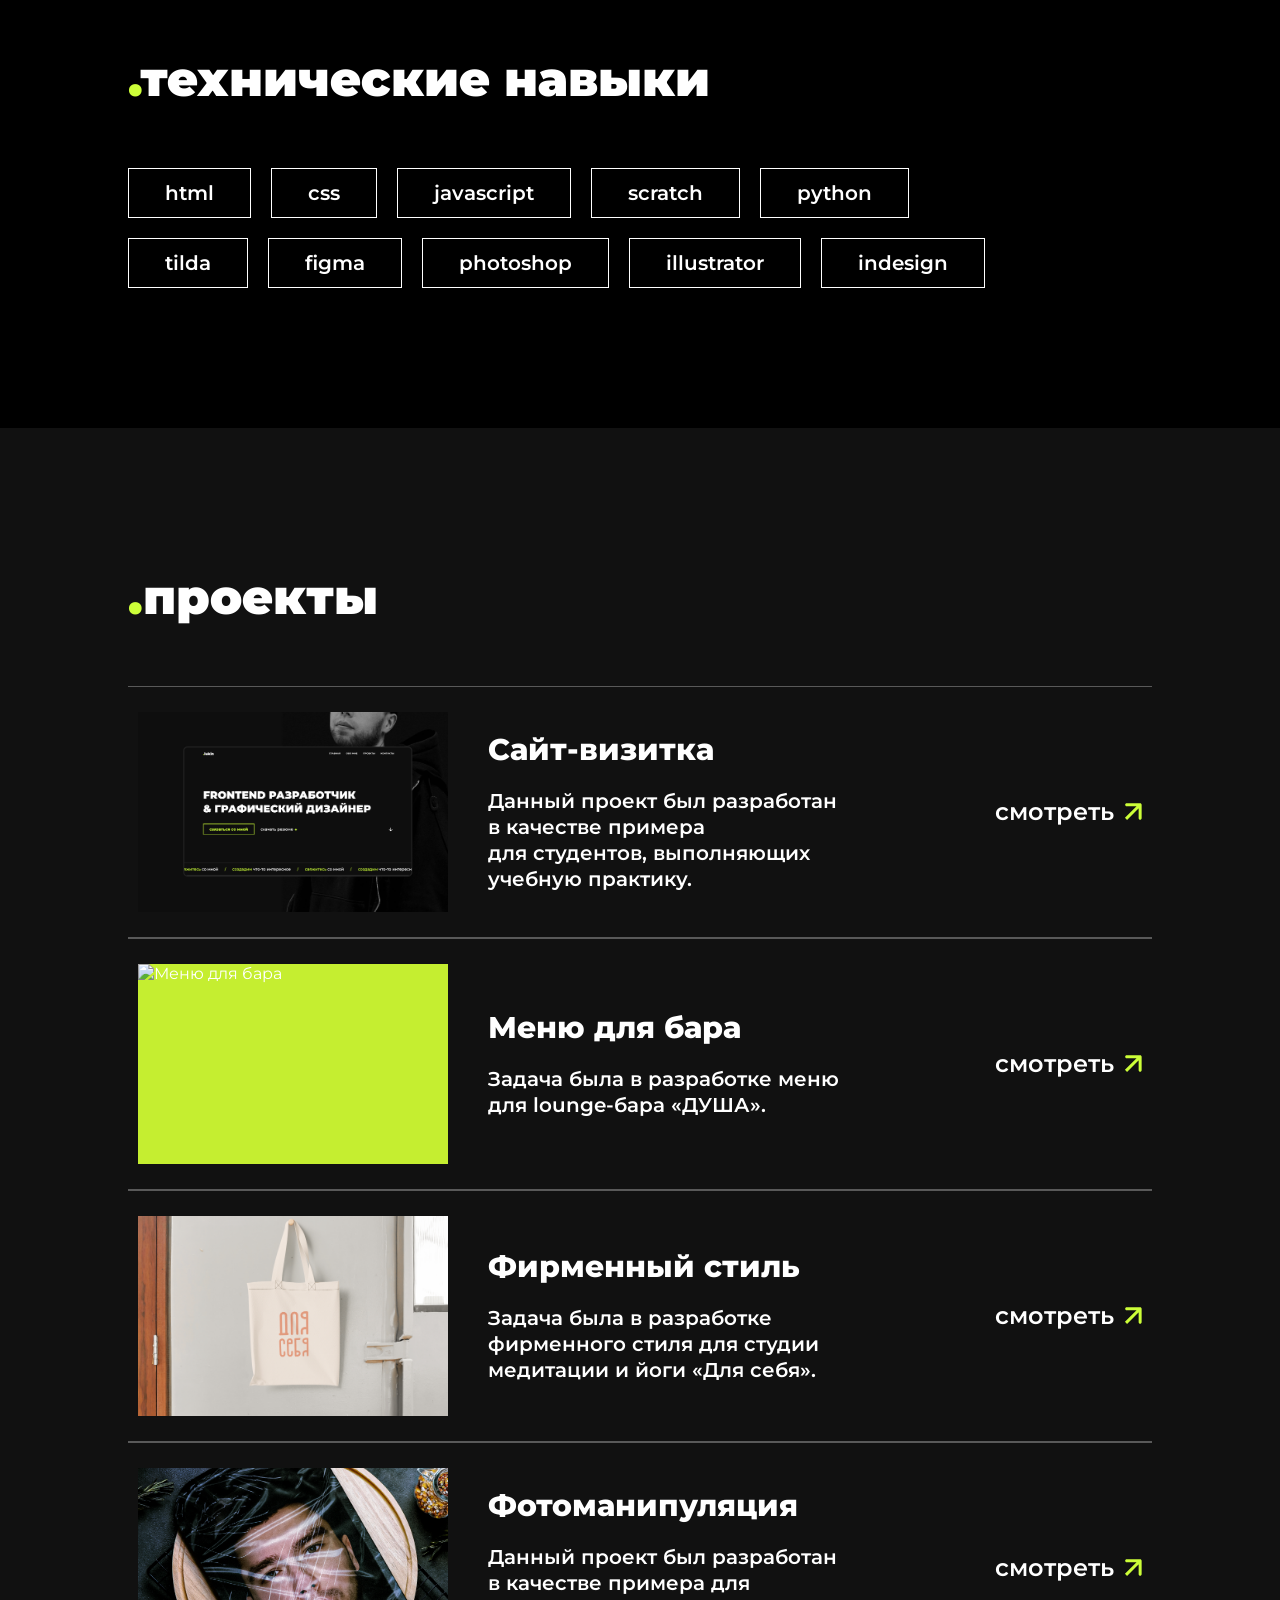
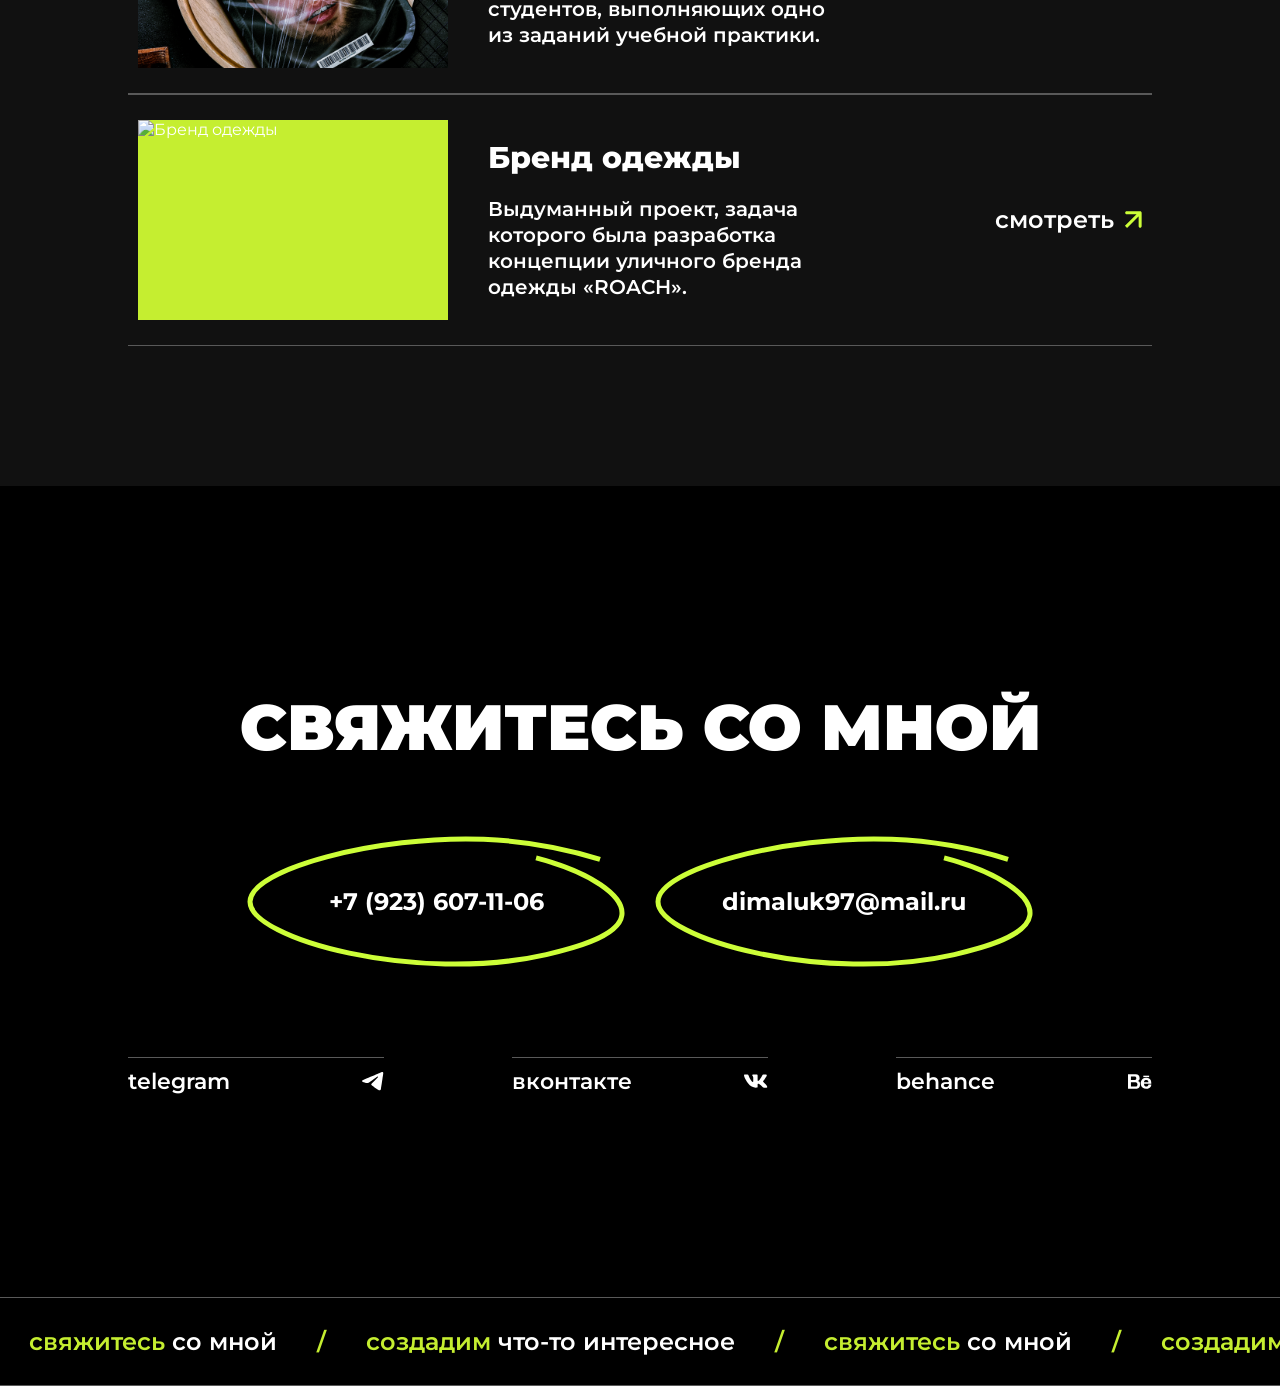
==== commit 0b2814f7: "change bg color" ====
--- a/index.html
+++ b/index.html
@@ -70,40 +70,40 @@
       <div class="marquee">
         <div class="marquee__inner">
           <div class="marquee__part scroll-content">
-            <span><font color="#CCFE38">свяжитесь</font> со мной</span>
-            <span><font color="#CCFE38">/</font></span>
-            <span><font color="#CCFE38">создадим</font> что-то интересное</span>
-            <span><font color="#CCFE38">/</font></span>
-          </div>
-          <div class="marquee__part scroll-content">
-            <span><font color="#CCFE38">свяжитесь</font> со мной</span>
-            <span><font color="#CCFE38">/</font></span>
-            <span><font color="#CCFE38">создадим</font> что-то интересное</span>
-            <span><font color="#CCFE38">/</font></span>
-          </div>
-          <div class="marquee__part scroll-content">
-            <span><font color="#CCFE38">свяжитесь</font> со мной</span>
-            <span><font color="#CCFE38">/</font></span>
-            <span><font color="#CCFE38">создадим</font> что-то интересное</span>
-            <span><font color="#CCFE38">/</font></span>
-          </div>
-          <div class="marquee__part scroll-content">
-            <span><font color="#CCFE38">свяжитесь</font> со мной</span>
-            <span><font color="#CCFE38">/</font></span>
-            <span><font color="#CCFE38">создадим</font> что-то интересное</span>
-            <span><font color="#CCFE38">/</font></span>
-          </div>
-          <div class="marquee__part scroll-content">
-            <span><font color="#CCFE38">свяжитесь</font> со мной</span>
-            <span><font color="#CCFE38">/</font></span>
-            <span><font color="#CCFE38">создадим</font> что-то интересное</span>
-            <span><font color="#CCFE38">/</font></span>
-          </div>
-          <div class="marquee__part scroll-content">
-            <span><font color="#CCFE38">свяжитесь</font> со мной</span>
-            <span><font color="#CCFE38">/</font></span>
-            <span><font color="#CCFE38">создадим</font> что-то интересное</span>
-            <span><font color="#CCFE38">/</font></span>
+            <span><font color="#C5EE30">свяжитесь</font> со мной</span>
+            <span><font color="#C5EE30">/</font></span>
+            <span><font color="#C5EE30">создадим</font> что-то интересное</span>
+            <span><font color="#C5EE30">/</font></span>
+          </div>
+          <div class="marquee__part scroll-content">
+            <span><font color="#C5EE30">свяжитесь</font> со мной</span>
+            <span><font color="#C5EE30">/</font></span>
+            <span><font color="#C5EE30">создадим</font> что-то интересное</span>
+            <span><font color="#C5EE30">/</font></span>
+          </div>
+          <div class="marquee__part scroll-content">
+            <span><font color="#C5EE30">свяжитесь</font> со мной</span>
+            <span><font color="#C5EE30">/</font></span>
+            <span><font color="#C5EE30">создадим</font> что-то интересное</span>
+            <span><font color="#C5EE30">/</font></span>
+          </div>
+          <div class="marquee__part scroll-content">
+            <span><font color="#C5EE30">свяжитесь</font> со мной</span>
+            <span><font color="#C5EE30">/</font></span>
+            <span><font color="#C5EE30">создадим</font> что-то интересное</span>
+            <span><font color="#C5EE30">/</font></span>
+          </div>
+          <div class="marquee__part scroll-content">
+            <span><font color="#C5EE30">свяжитесь</font> со мной</span>
+            <span><font color="#C5EE30">/</font></span>
+            <span><font color="#C5EE30">создадим</font> что-то интересное</span>
+            <span><font color="#C5EE30">/</font></span>
+          </div>
+          <div class="marquee__part scroll-content">
+            <span><font color="#C5EE30">свяжитесь</font> со мной</span>
+            <span><font color="#C5EE30">/</font></span>
+            <span><font color="#C5EE30">создадим</font> что-то интересное</span>
+            <span><font color="#C5EE30">/</font></span>
           </div>
         </div>
       </div>
@@ -125,7 +125,7 @@
                   <svg width="26" viewbox="0 0 29 25" fill="currentColor" xmlns="http://www.w3.org/2000/svg">
                   <path d="M1.71766 10.4583C1.71766 10.4583 14.1088 5.18672 18.4063 3.33046C20.0537 2.58801 25.6404 0.211985 25.6404 0.211985C25.6404 0.211985 28.219 -0.827437 28.0041 1.69698C27.9324 2.7365 27.3594 6.37463 26.7865 10.3098C25.9269 15.8785 24.9958 21.9669 24.9958 21.9669C24.9958 21.9669 24.8526 23.6747 23.635 23.9716C22.4173 24.2686 20.4118 22.9322 20.0537 22.6351C19.7671 22.4124 14.6818 19.0712 12.8195 17.4377C12.3182 16.9922 11.7452 16.1013 12.8911 15.0618C15.4697 12.6116 18.5495 9.5674 20.4118 7.63694C21.2713 6.7459 22.1308 4.66696 18.5495 7.19137C13.4642 10.8296 8.45043 14.2451 8.45043 14.2451C8.45043 14.2451 7.30439 14.9875 5.15567 14.3192C3.00684 13.6511 0.499958 12.7601 0.499958 12.7601C0.499958 12.7601 -1.21894 11.6463 1.71766 10.4583Z"/>
                   </svg></a>
-                <a class="socials_link" href="https://vk.com/dima_lukin" target="_blank">
+                <a class="socials_link" href="https://vk.com/dmluk97" target="_blank">
                   <svg width="32" viewBox="0 0 33 19" fill="currentColor" xmlns="http://www.w3.org/2000/svg">
                     <path fill-rule="evenodd" clip-rule="evenodd" d="M31.2826 1.22604C31.505 0.523463 31.2826 0.00720215 30.2239 0.00720215H26.7231C25.8329 0.00720215 25.4226 0.453175 25.2 0.944954C25.2 0.944954 23.4197 5.055 20.8977 7.72475C20.0818 8.49756 19.7108 8.74344 19.2658 8.74344C19.0433 8.74344 18.7211 8.49755 18.7211 7.79503V1.22605C18.7211 0.382948 18.4628 0.00720215 17.721 0.00720215H12.2197C11.6634 0.00720215 11.3289 0.398504 11.3289 0.769353C11.3289 1.56859 12.5898 1.75291 12.7198 4.00116V8.88402C12.7198 9.95457 12.5157 10.1487 12.0706 10.1487C10.8838 10.1487 7.99694 6.02025 6.28475 1.29627C5.94921 0.378097 5.61266 0.00720215 4.71795 0.00720215H1.21713C0.216903 0.00720215 0.0168457 0.453175 0.0168457 0.944954C0.0168457 1.82319 1.2037 6.17913 5.54303 11.9402C8.4359 15.8745 12.5118 18.0072 16.2206 18.0072C18.4459 18.0072 18.7212 17.5335 18.7212 16.7176V13.744C18.7212 12.7967 18.932 12.6076 19.6367 12.6076C20.1559 12.6076 21.046 12.8535 23.123 14.7504C25.4967 16.9986 25.888 18.0072 27.2232 18.0072H30.724C31.7242 18.0072 32.2243 17.5335 31.9358 16.5987C31.6201 15.6671 30.4868 14.3153 28.983 12.713C28.1671 11.7997 26.9432 10.8161 26.5722 10.3242C26.053 9.69197 26.2014 9.41088 26.5722 8.84888C26.5722 8.84888 30.8375 3.15807 31.2826 1.22604Z"/>
                   </svg>
@@ -325,7 +325,7 @@
             </a>
           </div>
           <div class="main_social_network_container">
-            <a class="main_social_network__item" href="https://vk.com/dima_lukin" target="_blank">
+            <a class="main_social_network__item" href="https://vk.com/dmluk97" target="_blank">
               <p>вконтакте</p>
               <svg width="24" viewBox="0 0 33 19" fill="currentColor" xmlns="http://www.w3.org/2000/svg">
                 <path fill-rule="evenodd" clip-rule="evenodd" d="M31.2826 1.22604C31.505 0.523463 31.2826 0.00720215 30.2239 0.00720215H26.7231C25.8329 0.00720215 25.4226 0.453175 25.2 0.944954C25.2 0.944954 23.4197 5.055 20.8977 7.72475C20.0818 8.49756 19.7108 8.74344 19.2658 8.74344C19.0433 8.74344 18.7211 8.49755 18.7211 7.79503V1.22605C18.7211 0.382948 18.4628 0.00720215 17.721 0.00720215H12.2197C11.6634 0.00720215 11.3289 0.398504 11.3289 0.769353C11.3289 1.56859 12.5898 1.75291 12.7198 4.00116V8.88402C12.7198 9.95457 12.5157 10.1487 12.0706 10.1487C10.8838 10.1487 7.99694 6.02025 6.28475 1.29627C5.94921 0.378097 5.61266 0.00720215 4.71795 0.00720215H1.21713C0.216903 0.00720215 0.0168457 0.453175 0.0168457 0.944954C0.0168457 1.82319 1.2037 6.17913 5.54303 11.9402C8.4359 15.8745 12.5118 18.0072 16.2206 18.0072C18.4459 18.0072 18.7212 17.5335 18.7212 16.7176V13.744C18.7212 12.7967 18.932 12.6076 19.6367 12.6076C20.1559 12.6076 21.046 12.8535 23.123 14.7504C25.4967 16.9986 25.888 18.0072 27.2232 18.0072H30.724C31.7242 18.0072 32.2243 17.5335 31.9358 16.5987C31.6201 15.6671 30.4868 14.3153 28.983 12.713C28.1671 11.7997 26.9432 10.8161 26.5722 10.3242C26.053 9.69197 26.2014 9.41088 26.5722 8.84888C26.5722 8.84888 30.8375 3.15807 31.2826 1.22604Z"/>
@@ -347,40 +347,40 @@
       <div class="marquee">
         <div class="marquee__inner">
           <div class="marquee__part scroll-content">
-            <span><font color="#CCFE38">свяжитесь</font> со мной</span>
-            <span><font color="#CCFE38">/</font></span>
-            <span><font color="#CCFE38">создадим</font> что-то интересное</span>
-            <span><font color="#CCFE38">/</font></span>
-          </div>
-          <div class="marquee__part scroll-content">
-            <span><font color="#CCFE38">свяжитесь</font> со мной</span>
-            <span><font color="#CCFE38">/</font></span>
-            <span><font color="#CCFE38">создадим</font> что-то интересное</span>
-            <span><font color="#CCFE38">/</font></span>
-          </div>
-          <div class="marquee__part scroll-content">
-            <span><font color="#CCFE38">свяжитесь</font> со мной</span>
-            <span><font color="#CCFE38">/</font></span>
-            <span><font color="#CCFE38">создадим</font> что-то интересное</span>
-            <span><font color="#CCFE38">/</font></span>
-          </div>
-          <div class="marquee__part scroll-content">
-            <span><font color="#CCFE38">свяжитесь</font> со мной</span>
-            <span><font color="#CCFE38">/</font></span>
-            <span><font color="#CCFE38">создадим</font> что-то интересное</span>
-            <span><font color="#CCFE38">/</font></span>
-          </div>
-          <div class="marquee__part scroll-content">
-            <span><font color="#CCFE38">свяжитесь</font> со мной</span>
-            <span><font color="#CCFE38">/</font></span>
-            <span><font color="#CCFE38">создадим</font> что-то интересное</span>
-            <span><font color="#CCFE38">/</font></span>
-          </div>
-          <div class="marquee__part scroll-content">
-            <span><font color="#CCFE38">свяжитесь</font> со мной</span>
-            <span><font color="#CCFE38">/</font></span>
-            <span><font color="#CCFE38">создадим</font> что-то интересное</span>
-            <span><font color="#CCFE38">/</font></span>
+            <span><font color="#C5EE30">свяжитесь</font> со мной</span>
+            <span><font color="#C5EE30">/</font></span>
+            <span><font color="#C5EE30">создадим</font> что-то интересное</span>
+            <span><font color="#C5EE30">/</font></span>
+          </div>
+          <div class="marquee__part scroll-content">
+            <span><font color="#C5EE30">свяжитесь</font> со мной</span>
+            <span><font color="#C5EE30">/</font></span>
+            <span><font color="#C5EE30">создадим</font> что-то интересное</span>
+            <span><font color="#C5EE30">/</font></span>
+          </div>
+          <div class="marquee__part scroll-content">
+            <span><font color="#C5EE30">свяжитесь</font> со мной</span>
+            <span><font color="#C5EE30">/</font></span>
+            <span><font color="#C5EE30">создадим</font> что-то интересное</span>
+            <span><font color="#C5EE30">/</font></span>
+          </div>
+          <div class="marquee__part scroll-content">
+            <span><font color="#C5EE30">свяжитесь</font> со мной</span>
+            <span><font color="#C5EE30">/</font></span>
+            <span><font color="#C5EE30">создадим</font> что-то интересное</span>
+            <span><font color="#C5EE30">/</font></span>
+          </div>
+          <div class="marquee__part scroll-content">
+            <span><font color="#C5EE30">свяжитесь</font> со мной</span>
+            <span><font color="#C5EE30">/</font></span>
+            <span><font color="#C5EE30">создадим</font> что-то интересное</span>
+            <span><font color="#C5EE30">/</font></span>
+          </div>
+          <div class="marquee__part scroll-content">
+            <span><font color="#C5EE30">свяжитесь</font> со мной</span>
+            <span><font color="#C5EE30">/</font></span>
+            <span><font color="#C5EE30">создадим</font> что-то интересное</span>
+            <span><font color="#C5EE30">/</font></span>
           </div>
         </div>
       </div>
--- a/css/style.css
+++ b/css/style.css
@@ -7,8 +7,8 @@
 }
 
 :root {
-  --green-color: #CCFE38;
-  --bg-dark: #171717;
+  --green-color: #C5EE30;
+  --bg-dark: #111111;
   --bg-light: #595959;
 }
 
@@ -70,8 +70,8 @@
 /* Сайт---------- */
 
 body {
-  background-color: #0A0A0A;
-  color: white;
+  background-color: #000;
+  color: #FFF;
 }
 
 /* Навигация---------- */
@@ -80,7 +80,7 @@
   z-index: 1;
   position: fixed;
   width: 100vw;
-  background: linear-gradient(180deg, #0A0A0A 0%, rgba(0, 0, 0, 0) 100%);
+  background: linear-gradient(180deg, #000 0%, rgba(0, 0, 0, 0) 100%);
   padding: 29px 10vw;
   align-items: center;
   justify-content: space-between;
@@ -164,7 +164,7 @@
   left: 0;
   width: 100%;
   height: 2px;
-  background-color: white;
+  background-color: #FFF;
 	transition: all .2s;
 }
 
@@ -199,7 +199,7 @@
     position: absolute;
     top: 0;
     left: 0;
-    background-color: #0A0A0A;
+    background-color: #000;
     width: 100vw;
     height: 100svh;
     display: flex;
@@ -418,7 +418,7 @@
 }
 
 .resume:hover, .resume:active {
-  text-decoration-color: white;
+  text-decoration-color: #FFF;
   text-decoration: underline;
 }
 
@@ -645,7 +645,7 @@
 }
 
 .skills_desciption {
-  border: 1.5px solid white;
+  border: 1.5px solid #FFF;
   padding: 12px 36px;
   cursor: cell;
   transition: .2s;
@@ -656,7 +656,7 @@
 .skills_desciption:hover, .skills_desciption:active {
   border: 1.5px solid var(--green-color);
   background-color: var(--green-color);
-  color: black;
+  color: #000;
 }
 
 @media (max-width: 768px) {
@@ -668,7 +668,7 @@
 /* проекты---------- */
 
 .works {
-  background: #141414;
+  background: var(--bg-dark);
   min-height: 100vh;
 }
 
